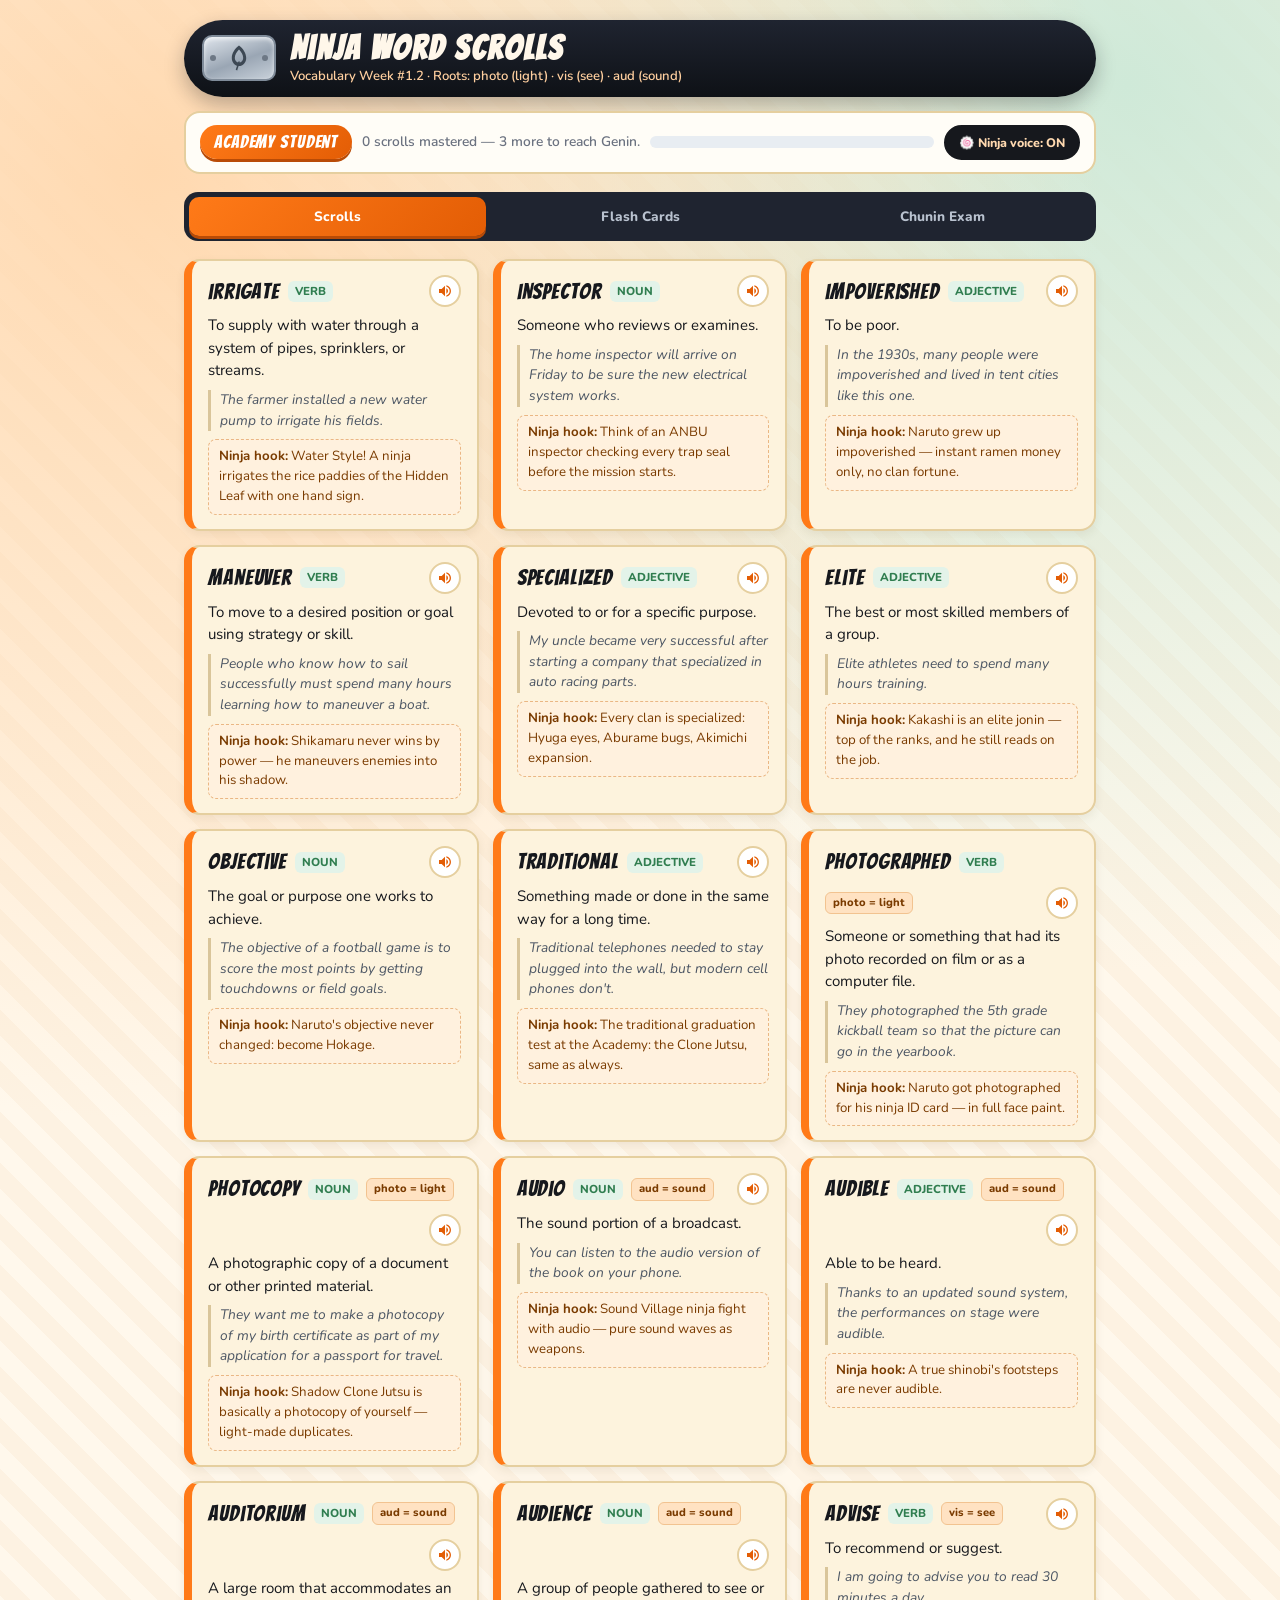
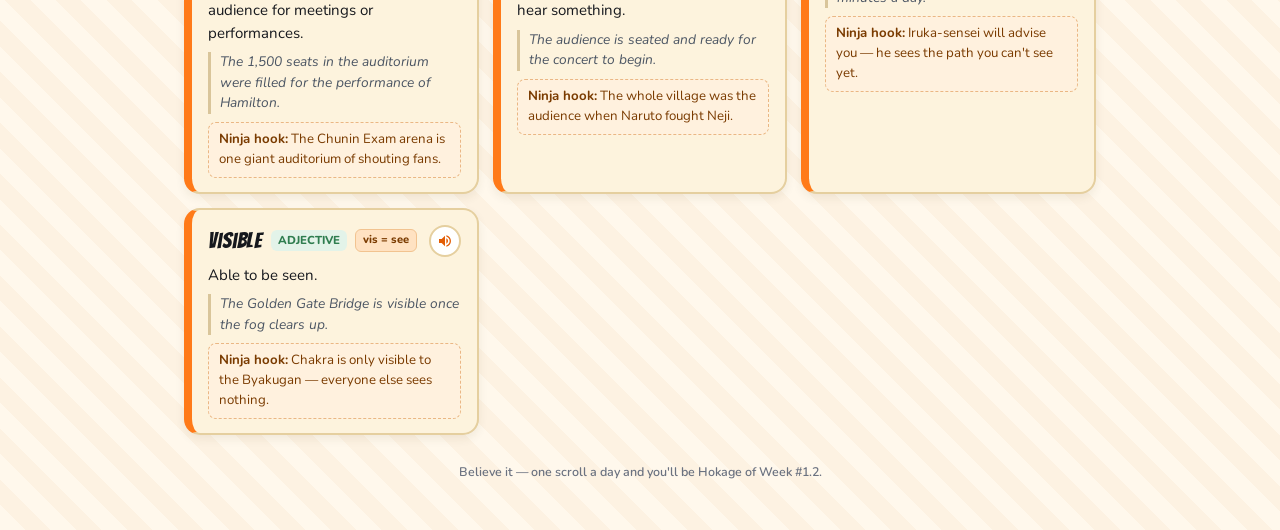
==== docs/vocabulary/naruto-week-1-2.html @ a8a41066 "feat: add naruto vocab week 1.2" ====
<!DOCTYPE html>
<html lang="en">
<head>
  <meta charset="UTF-8">
  <meta name="viewport" content="width=device-width, initial-scale=1.0">
  <title>Ninja Word Scrolls — Vocabulary Week #1.2</title>
  <link rel="preconnect" href="https://fonts.googleapis.com">
  <link rel="preconnect" href="https://fonts.gstatic.com" crossorigin>
  <link href="https://fonts.googleapis.com/css2?family=Bangers&family=Nunito:wght@400;600;800&display=swap" rel="stylesheet">
  <style>
    :root {
      --orange: #ff7a18;
      --orange-deep: #e35d05;
      --ink: #16181d;
      --night: #1f2430;
      --scroll: #fdf3dd;
      --scroll-edge: #e5cf9f;
      --leaf: #2f7d4f;
      --chakra: #2f9bd6;
      --sharingan: #d7263d;
      --muted: #6b7280;
      --radius: 16px;
    }

    * { box-sizing: border-box; margin: 0; padding: 0; }

    body {
      font-family: 'Nunito', -apple-system, BlinkMacSystemFont, "Segoe UI", sans-serif;
      color: var(--ink);
      line-height: 1.5;
      padding: 20px 14px 48px;
      max-width: 940px;
      margin: 0 auto;
      background:
        radial-gradient(circle at 12% 8%, #ffd9b0 0, transparent 42%),
        radial-gradient(circle at 88% 4%, #cfe9d8 0, transparent 38%),
        repeating-linear-gradient(45deg, #fff8ec 0 18px, #fdf2e2 18px 36px);
      min-height: 100vh;
    }

    /* ---------- Headband header ---------- */
    .headband {
      display: flex;
      align-items: center;
      gap: 14px;
      background: linear-gradient(180deg, var(--night), #0e1116);
      border-radius: 999px;
      padding: 10px 18px;
      box-shadow: 0 8px 20px rgba(15, 18, 25, 0.28);
    }

    .plate {
      flex: none;
      width: 74px;
      height: 46px;
      border-radius: 10px;
      background: linear-gradient(160deg, #dfe5ec, #9aa6b4 55%, #c8d1da);
      border: 2px solid #7f8b99;
      display: grid;
      place-items: center;
      position: relative;
      box-shadow: inset 0 2px 4px #ffffffaa;
    }

    .plate::before, .plate::after {
      content: "";
      position: absolute;
      width: 6px;
      height: 6px;
      border-radius: 50%;
      background: #6d7885;
      top: 50%;
      transform: translateY(-50%);
    }
    .plate::before { left: 6px; }
    .plate::after { right: 6px; }

    .plate svg { width: 30px; height: 30px; }

    .headband h1 {
      font-family: 'Bangers', cursive;
      letter-spacing: 0.06em;
      font-size: clamp(1.35rem, 4.6vw, 2.1rem);
      color: #fff7ea;
      line-height: 1.1;
    }

    .headband p {
      color: #ffcf9f;
      font-size: 0.82rem;
      font-weight: 600;
    }

    /* ---------- Rank banner ---------- */
    .rank-bar {
      display: flex;
      flex-wrap: wrap;
      align-items: center;
      gap: 10px;
      margin: 14px 0 18px;
      background: #fffdf7;
      border: 2px solid var(--scroll-edge);
      border-radius: var(--radius);
      padding: 12px 14px;
    }

    .rank-badge {
      font-family: 'Bangers', cursive;
      letter-spacing: 0.05em;
      font-size: 1.1rem;
      color: #fff;
      background: linear-gradient(135deg, var(--orange), var(--orange-deep));
      padding: 4px 14px;
      border-radius: 999px;
      box-shadow: 0 3px 0 #b94b06;
    }

    .rank-text { font-size: 0.86rem; color: var(--muted); font-weight: 600; }

    .voice-toggle {
      border: 2px solid var(--scroll-edge);
      background: #fffdf7;
      color: var(--muted);
      font-family: 'Nunito', sans-serif;
      font-weight: 800;
      font-size: 0.78rem;
      padding: 7px 13px;
      border-radius: 999px;
      cursor: pointer;
      flex: none;
    }

    .voice-toggle.active {
      background: var(--ink);
      color: #ffd9b0;
      border-color: var(--ink);
    }

    .chakra-track {
      flex: 1 1 180px;
      height: 12px;
      background: #e8edf2;
      border-radius: 999px;
      overflow: hidden;
      min-width: 140px;
    }

    .chakra-fill {
      height: 100%;
      width: 0%;
      border-radius: 999px;
      background: linear-gradient(90deg, var(--chakra), #7ee0ff);
      transition: width 0.4s ease;
    }

    /* ---------- Tabs ---------- */
    .nav-tabs {
      display: flex;
      gap: 6px;
      background: var(--night);
      padding: 5px;
      border-radius: 14px;
      margin-bottom: 18px;
    }

    .tab-btn {
      flex: 1;
      padding: 10px 8px;
      border: none;
      background: transparent;
      color: #b9c2cf;
      font-family: 'Nunito', sans-serif;
      font-weight: 800;
      font-size: 0.85rem;
      border-radius: 10px;
      cursor: pointer;
      transition: all 0.2s ease;
    }

    .tab-btn.active {
      background: linear-gradient(135deg, var(--orange), var(--orange-deep));
      color: #fff;
      box-shadow: 0 3px 0 #b94b06;
    }

    .tab-content { display: none; }
    .tab-content.active { display: block; animation: puff 0.25s ease; }

    @keyframes puff {
      from { opacity: 0; transform: translateY(6px) scale(0.99); }
      to { opacity: 1; transform: none; }
    }

    /* ---------- Word scrolls ---------- */
    .word-grid {
      display: grid;
      grid-template-columns: repeat(auto-fill, minmax(270px, 1fr));
      gap: 14px;
    }

    .word-card {
      background: var(--scroll);
      border: 2px solid var(--scroll-edge);
      border-left: 8px solid var(--orange);
      border-radius: var(--radius);
      padding: 14px 16px;
      box-shadow: 0 4px 10px rgba(80, 60, 20, 0.08);
    }

    .word-head {
      display: flex;
      align-items: center;
      gap: 8px;
      flex-wrap: wrap;
      margin-bottom: 6px;
    }

    .word-title {
      font-family: 'Bangers', cursive;
      letter-spacing: 0.04em;
      font-size: 1.4rem;
      color: var(--ink);
    }

    .pos {
      font-size: 0.72rem;
      font-weight: 800;
      color: var(--leaf);
      background: #e3f3e9;
      border-radius: 6px;
      padding: 2px 7px;
      text-transform: uppercase;
    }

    .root-tag {
      font-size: 0.7rem;
      font-weight: 800;
      color: #7a3b00;
      background: #ffe2c2;
      border: 1px solid #f2c390;
      border-radius: 6px;
      padding: 2px 7px;
    }

    .speaker-btn {
      background: #fff;
      border: 2px solid var(--scroll-edge);
      color: var(--orange-deep);
      width: 32px;
      height: 32px;
      border-radius: 50%;
      display: inline-grid;
      place-items: center;
      cursor: pointer;
      margin-left: auto;
      flex: none;
    }

    .speaker-btn:hover { background: #fff1e0; border-color: var(--orange); }
    .speaker-btn svg { width: 16px; height: 16px; fill: currentColor; }

    .word-def { font-size: 0.94rem; margin-bottom: 8px; }

    .sentence {
      font-size: 0.86rem;
      font-style: italic;
      color: #4b5563;
      border-left: 3px solid #d9c59a;
      padding-left: 9px;
      margin-bottom: 8px;
    }

    .hook {
      font-size: 0.83rem;
      color: #7a3b00;
      background: #fff1de;
      border: 1px dashed #eab784;
      border-radius: 8px;
      padding: 7px 10px;
    }

    /* ---------- Flashcards ---------- */
    .deck {
      display: flex;
      flex-direction: column;
      align-items: center;
      gap: 14px;
    }

    .flashcard {
      width: 100%;
      max-width: 470px;
      height: 320px;
      perspective: 1200px;
      cursor: pointer;
    }

    .flashcard-inner {
      position: relative;
      width: 100%;
      height: 100%;
      transition: transform 0.6s cubic-bezier(0.4, 0, 0.2, 1);
      transform-style: preserve-3d;
    }

    .flashcard.flipped .flashcard-inner { transform: rotateY(180deg); }

    .face {
      position: absolute;
      inset: 0;
      backface-visibility: hidden;
      border-radius: 18px;
      border: 3px solid var(--scroll-edge);
      background: var(--scroll);
      padding: 22px 20px;
      display: flex;
      flex-direction: column;
      justify-content: center;
      align-items: center;
      text-align: center;
      gap: 10px;
      box-shadow: 0 12px 24px rgba(60, 45, 15, 0.16);
      overflow: hidden;
    }

    .face::before {
      content: "";
      position: absolute;
      top: 0; left: 0; right: 0;
      height: 12px;
      background: repeating-linear-gradient(90deg, var(--orange) 0 14px, #ffb173 14px 28px);
    }

    .face-back {
      transform: rotateY(180deg);
      background: linear-gradient(180deg, #fffaf0, #ffeed8);
      justify-content: flex-start;
      padding-top: 30px;
    }

    .card-word {
      font-family: 'Bangers', cursive;
      letter-spacing: 0.04em;
      font-size: clamp(2rem, 8vw, 2.9rem);
      line-height: 1.05;
    }

    .card-tags { display: flex; gap: 7px; flex-wrap: wrap; justify-content: center; }

    .card-hint { font-size: 0.78rem; color: var(--muted); font-weight: 700; margin-top: 6px; }

    .card-def { font-size: 1.02rem; font-weight: 700; }

    .face-back .sentence { text-align: left; }
    .face-back .hook { text-align: left; }

    .deck-controls {
      display: flex;
      align-items: center;
      gap: 10px;
      flex-wrap: wrap;
      justify-content: center;
    }

    .btn {
      padding: 10px 18px;
      border: none;
      background: linear-gradient(135deg, var(--orange), var(--orange-deep));
      color: #fff;
      font-family: 'Nunito', sans-serif;
      font-weight: 800;
      font-size: 0.88rem;
      border-radius: 12px;
      cursor: pointer;
      box-shadow: 0 3px 0 #b94b06;
    }

    .btn:active { transform: translateY(2px); box-shadow: 0 1px 0 #b94b06; }

    .btn-dark {
      background: var(--night);
      box-shadow: 0 3px 0 #05070a;
      color: #ffd9b0;
    }
    .btn-dark:active { box-shadow: 0 1px 0 #05070a; }

    .btn-leaf {
      background: linear-gradient(135deg, #3f9c66, var(--leaf));
      box-shadow: 0 3px 0 #1f5b38;
    }
    .btn-leaf:active { box-shadow: 0 1px 0 #1f5b38; }

    .progress-pill {
      font-weight: 800;
      font-size: 0.86rem;
      background: #fffdf7;
      border: 2px solid var(--scroll-edge);
      border-radius: 999px;
      padding: 7px 14px;
    }

    .mastered-note { font-size: 0.8rem; color: var(--muted); font-weight: 700; }

    /* ---------- Quiz ---------- */
    .quiz-card {
      background: #fffdf7;
      border: 3px solid var(--scroll-edge);
      border-radius: 18px;
      padding: 20px;
      max-width: 620px;
      margin: 0 auto;
      box-shadow: 0 8px 18px rgba(60, 45, 15, 0.1);
    }

    .quiz-meta {
      display: flex;
      justify-content: space-between;
      font-size: 0.78rem;
      font-weight: 800;
      color: var(--muted);
      margin-bottom: 10px;
      text-transform: uppercase;
      letter-spacing: 0.05em;
    }

    .quiz-question {
      font-size: 1.03rem;
      font-weight: 700;
      margin-bottom: 16px;
      display: flex;
      align-items: flex-start;
      gap: 8px;
      flex-wrap: wrap;
    }

    .quiz-options { display: flex; flex-direction: column; gap: 9px; margin-bottom: 16px; }

    .option-btn {
      padding: 12px 15px;
      border: 2px solid var(--scroll-edge);
      background: #fff;
      border-radius: 11px;
      text-align: left;
      font-family: 'Nunito', sans-serif;
      font-size: 0.95rem;
      font-weight: 700;
      cursor: pointer;
      transition: all 0.15s ease;
    }

    .option-btn:hover:not(:disabled) { border-color: var(--orange); background: #fff5eb; }
    .option-btn:disabled { cursor: default; }

    .option-btn.correct {
      background: #dff5e6;
      border-color: var(--leaf);
      color: #14532d;
    }

    .option-btn.wrong {
      background: #ffe1e4;
      border-color: var(--sharingan);
      color: #7f1020;
    }

    .quiz-feedback {
      font-size: 0.88rem;
      font-weight: 700;
      min-height: 22px;
      margin-bottom: 12px;
    }

    .quiz-footer { display: flex; justify-content: space-between; align-items: center; gap: 10px; flex-wrap: wrap; }

    .streak { font-weight: 800; font-size: 0.86rem; color: var(--orange-deep); }

    footer {
      text-align: center;
      margin-top: 28px;
      font-size: 0.78rem;
      color: var(--muted);
      font-weight: 600;
    }

    @media (max-width: 520px) {
      .headband { border-radius: 20px; }
      .plate { width: 60px; height: 40px; }
      .flashcard { height: 340px; }
    }
  </style>
</head>
<body>

  <header class="headband">
    <div class="plate" aria-hidden="true">
      <svg viewBox="0 0 100 100">
        <path fill="#3d4854" d="M50 8c14 10 24 26 24 42 0 15-11 27-24 27S26 65 26 50C26 34 36 18 50 8zm0 14c-8 8-14 19-14 28 0 9 6 15 14 15s14-6 14-15c0-9-6-20-14-28z"/>
        <path fill="#3d4854" d="M48 62h5l-9 30-5-3z"/>
      </svg>
    </div>
    <div>
      <h1>Ninja Word Scrolls</h1>
      <p>Vocabulary Week #1.2 &middot; Roots: photo (light) &middot; vis (see) &middot; aud (sound)</p>
    </div>
  </header>

  <div class="rank-bar">
    <span class="rank-badge" id="rankBadge">Academy Student</span>
    <span class="rank-text" id="rankText">Master scrolls to rank up toward Hokage.</span>
    <div class="chakra-track" title="Chakra to next rank"><div class="chakra-fill" id="chakraFill"></div></div>
    <button class="voice-toggle" id="voiceToggle" type="button">🍥 Ninja voice: ON</button>
  </div>

  <nav class="nav-tabs">
    <button class="tab-btn active" data-tab="scrolls">Scrolls</button>
    <button class="tab-btn" data-tab="deck">Flash Cards</button>
    <button class="tab-btn" data-tab="exam">Chunin Exam</button>
  </nav>

  <!-- TAB 1: WORD SCROLLS -->
  <section id="tab-scrolls" class="tab-content active">
    <div class="word-grid" id="wordGrid"></div>
  </section>

  <!-- TAB 2: FLASH CARDS -->
  <section id="tab-deck" class="tab-content">
    <div class="deck">
      <div class="flashcard" id="flashcard" tabindex="0" role="button" aria-label="Flash card, click or press space to flip">
        <div class="flashcard-inner">
          <div class="face face-front">
            <div class="card-tags" id="cardTags"></div>
            <div class="card-word" id="cardWord">shadow</div>
            <button class="speaker-btn" id="cardSpeaker" style="margin: 0;" title="Hear the word">
              <svg viewBox="0 0 24 24"><path d="M3 9v6h4l5 5V4L7 9H3zm13.5 3c0-1.77-1.02-3.29-2.5-4.03v8.05c1.48-.73 2.5-2.25 2.5-4.02zM14 3.23v2.06c2.89.86 5 3.54 5 6.71s-2.11 5.85-5 6.71v2.06c4.01-.91 7-4.49 7-8.77s-2.99-7.86-7-8.77z"/></svg>
            </button>
            <p class="card-hint">Tap the scroll to reveal the jutsu &middot; ← → to travel</p>
          </div>
          <div class="face face-back">
            <p class="card-def" id="cardDef">Definition</p>
            <p class="sentence" id="cardSentence">Sentence</p>
            <p class="hook" id="cardHook">Memory jutsu</p>
          </div>
        </div>
      </div>

      <div class="deck-controls">
        <button class="btn btn-dark" id="prevBtn">◀ Back</button>
        <span class="progress-pill" id="cardProgress">1 / 16</span>
        <button class="btn" id="nextBtn">Next ▶</button>
      </div>
      <div class="deck-controls">
        <button class="btn btn-leaf" id="masterBtn">✔ Mark Mastered</button>
        <button class="btn btn-dark" id="shuffleBtn">🌀 Shuffle Deck</button>
        <span class="mastered-note" id="masteredNote">0 of 16 mastered</span>
      </div>
    </div>
  </section>

  <!-- TAB 3: QUIZ -->
  <section id="tab-exam" class="tab-content">
    <div class="quiz-card">
      <div class="quiz-meta">
        <span>Chunin Exam &middot; Written Round</span>
        <span id="quizScore">Score 0 / 0</span>
      </div>
      <div class="quiz-question" id="quizQuestion"></div>
      <div class="quiz-options" id="quizOptions"></div>
      <p class="quiz-feedback" id="quizFeedback"></p>
      <div class="quiz-footer">
        <button class="btn" id="nextQuizBtn">Next Question</button>
        <span class="streak" id="quizStreak">Streak: 0 🔥</span>
      </div>
    </div>
    <audio id="correctSfx" src="audio/correct.mp3" preload="auto"></audio>
    <audio id="wrongSfx" src="audio/wrong.mp3" preload="auto"></audio>
  </section>

  <footer>Believe it — one scroll a day and you'll be Hokage of Week #1.2.</footer>

  <script>
    const WORDS = [
      {
        word: "irrigate", pos: "verb", root: null,
        def: "To supply with water through a system of pipes, sprinklers, or streams.",
        sentence: "The farmer installed a new water pump to irrigate his fields.",
        hook: "Water Style! A ninja irrigates the rice paddies of the Hidden Leaf with one hand sign."
      },
      {
        word: "inspector", pos: "noun", root: null,
        def: "Someone who reviews or examines.",
        sentence: "The home inspector will arrive on Friday to be sure the new electrical system works.",
        hook: "Think of an ANBU inspector checking every trap seal before the mission starts."
      },
      {
        word: "impoverished", pos: "adjective", root: null,
        def: "To be poor.",
        sentence: "In the 1930s, many people were impoverished and lived in tent cities like this one.",
        hook: "Naruto grew up impoverished — instant ramen money only, no clan fortune."
      },
      {
        word: "maneuver", pos: "verb", root: null,
        def: "To move to a desired position or goal using strategy or skill.",
        sentence: "People who know how to sail successfully must spend many hours learning how to maneuver a boat.",
        hook: "Shikamaru never wins by power — he maneuvers enemies into his shadow."
      },
      {
        word: "specialized", pos: "adjective", root: null,
        def: "Devoted to or for a specific purpose.",
        sentence: "My uncle became very successful after starting a company that specialized in auto racing parts.",
        hook: "Every clan is specialized: Hyuga eyes, Aburame bugs, Akimichi expansion."
      },
      {
        word: "elite", pos: "adjective", root: null,
        def: "The best or most skilled members of a group.",
        sentence: "Elite athletes need to spend many hours training.",
        hook: "Kakashi is an elite jonin — top of the ranks, and he still reads on the job."
      },
      {
        word: "objective", pos: "noun", root: null,
        def: "The goal or purpose one works to achieve.",
        sentence: "The objective of a football game is to score the most points by getting touchdowns or field goals.",
        hook: "Naruto's objective never changed: become Hokage."
      },
      {
        word: "traditional", pos: "adjective", root: null,
        def: "Something made or done in the same way for a long time.",
        sentence: "Traditional telephones needed to stay plugged into the wall, but modern cell phones don't.",
        hook: "The traditional graduation test at the Academy: the Clone Jutsu, same as always."
      },
      {
        word: "photographed", pos: "verb", root: "photo = light",
        def: "Someone or something that had its photo recorded on film or as a computer file.",
        sentence: "They photographed the 5th grade kickball team so that the picture can go in the yearbook.",
        hook: "Naruto got photographed for his ninja ID card — in full face paint."
      },
      {
        word: "photocopy", pos: "noun", root: "photo = light",
        def: "A photographic copy of a document or other printed material.",
        sentence: "They want me to make a photocopy of my birth certificate as part of my application for a passport for travel.",
        hook: "Shadow Clone Jutsu is basically a photocopy of yourself — light-made duplicates."
      },
      {
        word: "audio", pos: "noun", root: "aud = sound",
        def: "The sound portion of a broadcast.",
        sentence: "You can listen to the audio version of the book on your phone.",
        hook: "Sound Village ninja fight with audio — pure sound waves as weapons."
      },
      {
        word: "audible", pos: "adjective", root: "aud = sound",
        def: "Able to be heard.",
        sentence: "Thanks to an updated sound system, the performances on stage were audible.",
        hook: "A true shinobi's footsteps are never audible."
      },
      {
        word: "auditorium", pos: "noun", root: "aud = sound",
        def: "A large room that accommodates an audience for meetings or performances.",
        sentence: "The 1,500 seats in the auditorium were filled for the performance of Hamilton.",
        hook: "The Chunin Exam arena is one giant auditorium of shouting fans."
      },
      {
        word: "audience", pos: "noun", root: "aud = sound",
        def: "A group of people gathered to see or hear something.",
        sentence: "The audience is seated and ready for the concert to begin.",
        hook: "The whole village was the audience when Naruto fought Neji."
      },
      {
        word: "advise", pos: "verb", root: "vis = see",
        def: "To recommend or suggest.",
        sentence: "I am going to advise you to read 30 minutes a day.",
        hook: "Iruka-sensei will advise you — he sees the path you can't see yet."
      },
      {
        word: "visible", pos: "adjective", root: "vis = see",
        def: "Able to be seen.",
        sentence: "The Golden Gate Bridge is visible once the fog clears up.",
        hook: "Chakra is only visible to the Byakugan — everyone else sees nothing."
      }
    ];

    const RANKS = [
      { name: "Academy Student", at: 0 },
      { name: "Genin", at: 3 },
      { name: "Chunin", at: 6 },
      { name: "Jonin", at: 10 },
      { name: "ANBU Black Ops", at: 13 },
      { name: "Hokage", at: 16 }
    ];

    const STORAGE_KEY = "naruto-week-1-2-mastered";
    const mastered = new Set(loadMastered());

    function loadMastered() {
      try {
        return JSON.parse(localStorage.getItem(STORAGE_KEY)) || [];
      } catch (err) {
        return [];
      }
    }

    function saveMastered() {
      try {
        localStorage.setItem(STORAGE_KEY, JSON.stringify([...mastered]));
      } catch (err) {
        /* storage blocked — progress simply won't persist */
      }
    }

    /* ---------- Ninja voice ---------- */
    const VOICE_KEY = "naruto-week-1-2-ninja-voice";
    // Gravelly macOS / Chrome voices. Fred is the raspiest built-in English option.
    const NINJA_VOICE_NAMES = ["Fred", "Ralph", "Albert", "Bruce", "Daniel", "Google UK English Male", "Alex"];
    let ninjaVoice = localStorage.getItem(VOICE_KEY) !== "off";
    let pickedVoice = null;

    function chooseVoice() {
      if (!("speechSynthesis" in window)) return;
      const voices = window.speechSynthesis.getVoices().filter(v => v.lang.startsWith("en"));
      if (!voices.length) return;
      pickedVoice =
        NINJA_VOICE_NAMES.map(name => voices.find(v => v.name === name)).find(Boolean) ||
        voices.find(v => /fred|ralph|albert|male/i.test(v.name)) ||
        voices[0];
    }

    if ("speechSynthesis" in window) {
      chooseVoice();
      window.speechSynthesis.addEventListener("voiceschanged", chooseVoice);
    }

    function speak(text, event) {
      if (event) event.stopPropagation();
      if (!("speechSynthesis" in window)) return;
      window.speechSynthesis.cancel();
      const utterance = new SpeechSynthesisUtterance(text);
      utterance.lang = "en-US";
      if (ninjaVoice) {
        if (pickedVoice) utterance.voice = pickedVoice;
        utterance.pitch = 1.9; // high + Fred's gravel
        utterance.rate = 1.08;
      } else {
        utterance.pitch = 1;
        utterance.rate = 0.85; // slower and clearer for careful study
      }
      window.speechSynthesis.speak(utterance);
    }

    function renderVoiceToggle() {
      const btn = document.getElementById("voiceToggle");
      btn.textContent = ninjaVoice ? "🍥 Ninja voice: ON" : "🧘 Sensei voice: clear";
      btn.classList.toggle("active", ninjaVoice);
      btn.title = ninjaVoice
        ? "Raspy ninja voice. Tap for a slower, clearer voice."
        : "Slow, clear pronunciation. Tap for the ninja voice.";
    }

    document.getElementById("voiceToggle").addEventListener("click", () => {
      ninjaVoice = !ninjaVoice;
      try {
        localStorage.setItem(VOICE_KEY, ninjaVoice ? "on" : "off");
      } catch (err) {
        /* storage blocked — the setting just won't persist */
      }
      renderVoiceToggle();
      speak(ninjaVoice ? "Believe it!" : "Listen closely.");
    });

    const SPEAKER_SVG = '<svg viewBox="0 0 24 24"><path d="M3 9v6h4l5 5V4L7 9H3zm13.5 3c0-1.77-1.02-3.29-2.5-4.03v8.05c1.48-.73 2.5-2.25 2.5-4.02zM14 3.23v2.06c2.89.86 5 3.54 5 6.71s-2.11 5.85-5 6.71v2.06c4.01-.91 7-4.49 7-8.77s-2.99-7.86-7-8.77z"/></svg>';

    /* ---------- Rank ---------- */
    function updateRank() {
      const count = mastered.size;
      let current = RANKS[0];
      let next = null;
      RANKS.forEach(rank => {
        if (count >= rank.at) current = rank;
      });
      next = RANKS.find(rank => rank.at > count) || null;

      document.getElementById("rankBadge").textContent = current.name;
      document.getElementById("rankText").textContent = next
        ? `${count} scrolls mastered — ${next.at - count} more to reach ${next.name}.`
        : "All 16 scrolls mastered. You are Hokage!";
      document.getElementById("chakraFill").style.width = `${(count / WORDS.length) * 100}%`;
      document.getElementById("masteredNote").textContent = `${count} of ${WORDS.length} mastered`;
    }

    /* ---------- Tab 1: scrolls ---------- */
    function renderWordGrid() {
      const grid = document.getElementById("wordGrid");
      grid.innerHTML = WORDS.map(item => `
        <article class="word-card">
          <div class="word-head">
            <span class="word-title">${item.word}</span>
            <span class="pos">${item.pos}</span>
            ${item.root ? `<span class="root-tag">${item.root}</span>` : ""}
            <button class="speaker-btn" data-speak="${item.word}" title="Hear the word">${SPEAKER_SVG}</button>
          </div>
          <p class="word-def">${item.def}</p>
          <p class="sentence">${item.sentence}</p>
          <p class="hook"><strong>Ninja hook:</strong> ${item.hook}</p>
        </article>
      `).join("");
    }

    document.getElementById("wordGrid").addEventListener("click", event => {
      const btn = event.target.closest("[data-speak]");
      if (btn) speak(btn.dataset.speak, event);
    });

    /* ---------- Tab 2: flash cards ---------- */
    let deck = [];
    let cardIdx = 0;
    const cardEl = document.getElementById("flashcard");

    function buildDeck(shuffle) {
      deck = WORDS.slice();
      if (shuffle) deck.sort(() => Math.random() - 0.5);
      cardIdx = 0;
      renderCard();
    }

    function renderCard() {
      cardEl.classList.remove("flipped");
      const item = deck[cardIdx];
      if (!item) return;

      const tags = [`<span class="pos">${item.pos}</span>`];
      if (item.root) tags.push(`<span class="root-tag">${item.root}</span>`);
      if (mastered.has(item.word)) tags.push('<span class="pos" style="color:#7a3b00;background:#ffe2c2;">mastered</span>');

      document.getElementById("cardTags").innerHTML = tags.join("");
      document.getElementById("cardWord").textContent = item.word;
      document.getElementById("cardDef").textContent = item.def;
      document.getElementById("cardSentence").textContent = item.sentence;
      document.getElementById("cardHook").innerHTML = `<strong>Ninja hook:</strong> ${item.hook}`;
      document.getElementById("cardProgress").textContent = `${cardIdx + 1} / ${deck.length}`;
      document.getElementById("masterBtn").textContent = mastered.has(item.word) ? "↺ Unmark" : "✔ Mark Mastered";
    }

    function moveCard(step) {
      cardIdx = (cardIdx + step + deck.length) % deck.length;
      renderCard();
    }

    cardEl.addEventListener("click", event => {
      if (event.target.closest(".speaker-btn")) return;
      cardEl.classList.toggle("flipped");
    });

    cardEl.addEventListener("keydown", event => {
      if (event.key === " " || event.key === "Enter") {
        event.preventDefault();
        cardEl.classList.toggle("flipped");
      }
    });

    document.getElementById("cardSpeaker").addEventListener("click", event => speak(deck[cardIdx].word, event));
    document.getElementById("prevBtn").addEventListener("click", () => moveCard(-1));
    document.getElementById("nextBtn").addEventListener("click", () => moveCard(1));
    document.getElementById("shuffleBtn").addEventListener("click", () => buildDeck(true));

    document.getElementById("masterBtn").addEventListener("click", () => {
      const item = deck[cardIdx];
      if (mastered.has(item.word)) {
        mastered.delete(item.word);
      } else {
        mastered.add(item.word);
      }
      saveMastered();
      updateRank();
      renderCard();
      renderWordGrid();
    });

    document.addEventListener("keydown", event => {
      if (!document.getElementById("tab-deck").classList.contains("active")) return;
      if (event.key === "ArrowRight") moveCard(1);
      if (event.key === "ArrowLeft") moveCard(-1);
    });

    /* ---------- Tab 3: quiz ---------- */
    let score = 0;
    let asked = 0;
    let streak = 0;
    let answer = null;

    function pickOptions(target) {
      const options = [target.word];
      while (options.length < 4) {
        const candidate = WORDS[Math.floor(Math.random() * WORDS.length)].word;
        if (!options.includes(candidate)) options.push(candidate);
      }
      return options.sort(() => Math.random() - 0.5);
    }

    function newQuestion() {
      const target = WORDS[Math.floor(Math.random() * WORDS.length)];
      answer = target.word;

      const styles = ["def", "sentence"];
      if (target.root) styles.push("root");
      const style = styles[Math.floor(Math.random() * styles.length)];

      let prompt;
      if (style === "def") {
        prompt = `Which word means: <em>"${target.def}"</em>`;
      } else if (style === "root") {
        prompt = `Which word comes from the root <strong>${target.root}</strong> and means <em>"${target.def}"</em>?`;
      } else {
        const blanked = target.sentence.replace(new RegExp(target.word, "gi"), "______");
        prompt = `Fill in the blank: <em>"${blanked}"</em>`;
      }

      document.getElementById("quizQuestion").innerHTML = prompt;
      document.getElementById("quizFeedback").textContent = "";

      const optionsEl = document.getElementById("quizOptions");
      optionsEl.innerHTML = "";
      pickOptions(target).forEach(option => {
        const btn = document.createElement("button");
        btn.className = "option-btn";
        btn.textContent = option;
        btn.addEventListener("click", () => checkAnswer(btn, option));
        optionsEl.appendChild(btn);
      });
    }

    function checkAnswer(btn, choice) {
      const buttons = document.querySelectorAll(".option-btn");
      buttons.forEach(b => { b.disabled = true; });
      asked++;

      const feedback = document.getElementById("quizFeedback");
      if (choice === answer) {
        btn.classList.add("correct");
        score++;
        streak++;
        feedback.textContent = streak >= 3 ? `Rasengan! ${streak} in a row. 🌀` : "Nice hit, shinobi!";
        feedback.style.color = "#14532d";
        const sfx = document.getElementById("correctSfx");
        sfx.currentTime = 0;
        sfx.play().catch(() => {});
      } else {
        btn.classList.add("wrong");
        streak = 0;
        buttons.forEach(b => { if (b.textContent === answer) b.classList.add("correct"); });
        feedback.textContent = `Substitution jutsu! The answer was "${answer}".`;
        feedback.style.color = "#7f1020";
        const sfx = document.getElementById("wrongSfx");
        sfx.currentTime = 0;
        sfx.play().catch(() => {});
      }
      document.getElementById("quizScore").textContent = `Score ${score} / ${asked}`;
      document.getElementById("quizStreak").textContent = `Streak: ${streak} 🔥`;
    }

    document.getElementById("nextQuizBtn").addEventListener("click", newQuestion);

    /* ---------- Tabs ---------- */
    document.querySelectorAll(".tab-btn").forEach(btn => {
      btn.addEventListener("click", () => {
        document.querySelectorAll(".tab-btn").forEach(b => b.classList.remove("active"));
        document.querySelectorAll(".tab-content").forEach(c => c.classList.remove("active"));
        btn.classList.add("active");
        document.getElementById(`tab-${btn.dataset.tab}`).classList.add("active");
        if (btn.dataset.tab === "exam" && asked === 0) newQuestion();
      });
    });

    /* ---------- Boot ---------- */
    renderVoiceToggle();
    renderWordGrid();
    buildDeck(false);
    updateRank();
  </script>
</body>
</html>
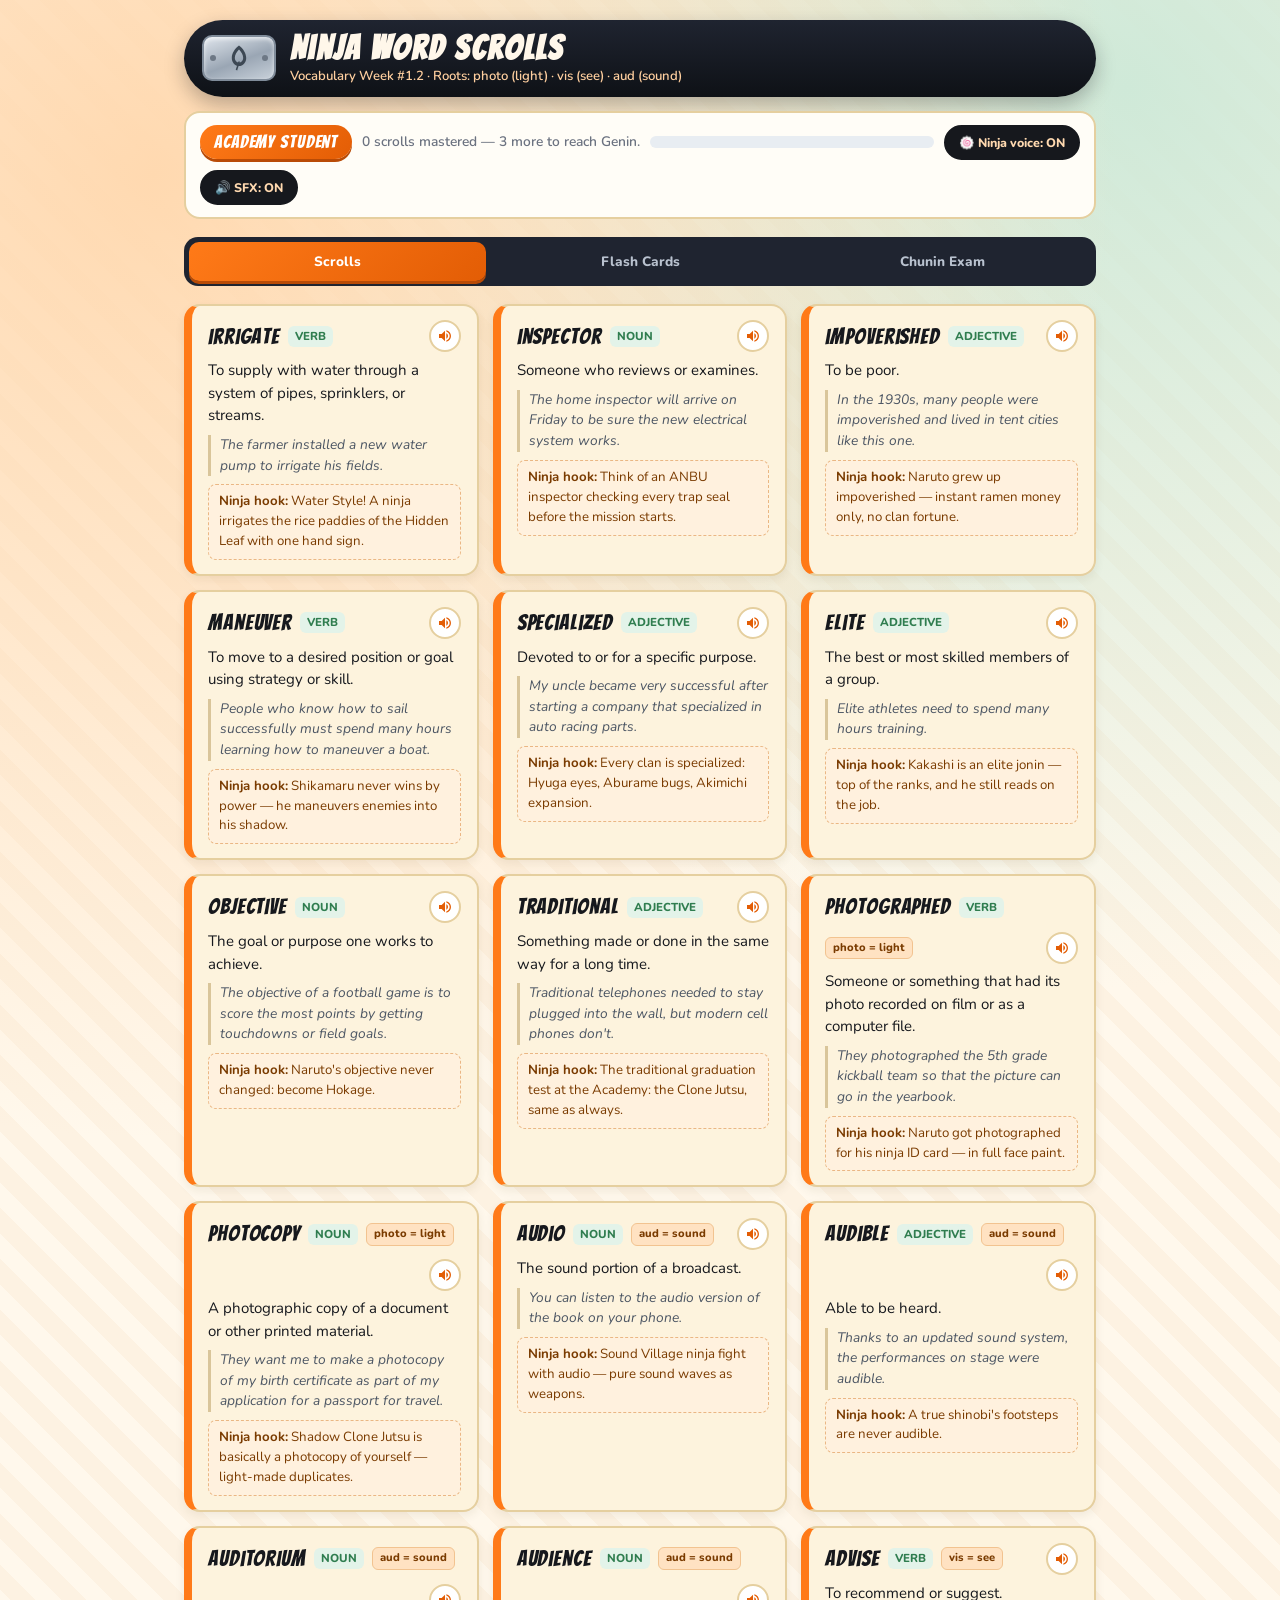
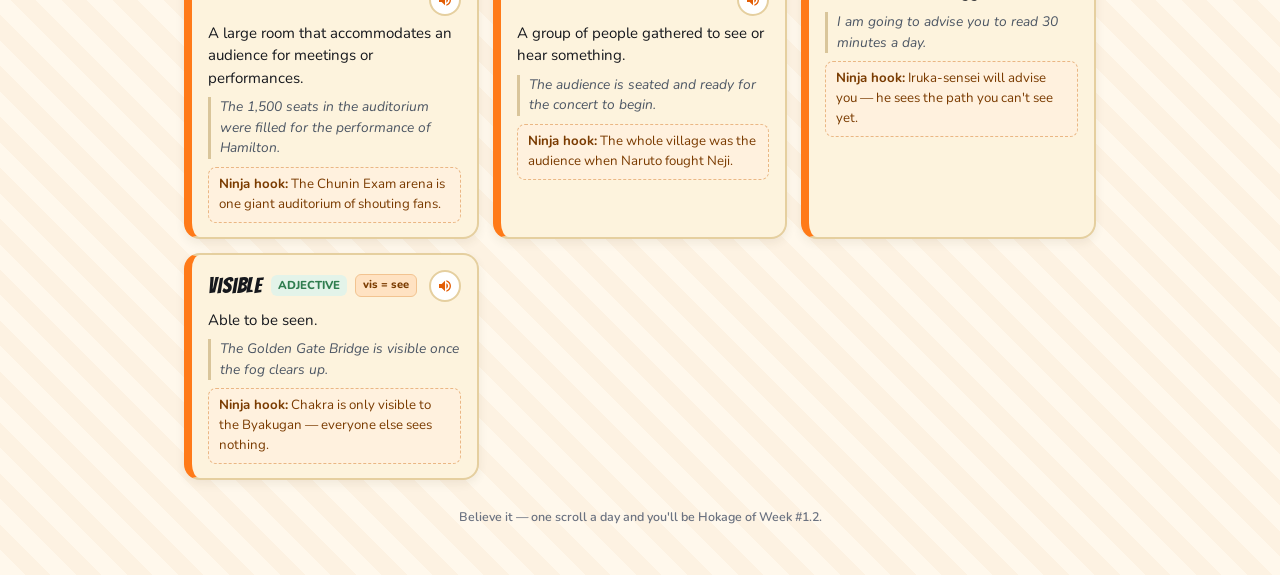
==== commit a67d7daf: "feat: add more questions for ssat week 2" ====
--- a/docs/vocabulary/naruto-week-1-2.html
+++ b/docs/vocabulary/naruto-week-1-2.html
@@ -509,6 +509,7 @@
     <span class="rank-text" id="rankText">Master scrolls to rank up toward Hokage.</span>
     <div class="chakra-track" title="Chakra to next rank"><div class="chakra-fill" id="chakraFill"></div></div>
     <button class="voice-toggle" id="voiceToggle" type="button">🍥 Ninja voice: ON</button>
+    <button class="voice-toggle active" id="sfxToggle" type="button">🔊 SFX: ON</button>
   </div>
 
   <nav class="nav-tabs">
@@ -764,6 +765,34 @@
       speak(ninjaVoice ? "Believe it!" : "Listen closely.");
     });
 
+    const SFX_KEY = "naruto-week-1-2-sfx";
+    let sfxOn = localStorage.getItem(SFX_KEY) !== "off";
+
+    function playSfx(which) {
+      if (!sfxOn) return;
+      const el = document.getElementById(which);
+      if (!el) return;
+      el.currentTime = 0;
+      el.play().catch(() => {});
+    }
+
+    function renderSfxToggle() {
+      const btn = document.getElementById("sfxToggle");
+      btn.textContent = sfxOn ? "🔊 SFX: ON" : "🔇 SFX: OFF";
+      btn.classList.toggle("active", sfxOn);
+      btn.title = sfxOn ? "Quiz sound effects on. Tap to mute." : "Quiz sound effects off. Tap to unmute.";
+    }
+
+    document.getElementById("sfxToggle").addEventListener("click", () => {
+      sfxOn = !sfxOn;
+      try {
+        localStorage.setItem(SFX_KEY, sfxOn ? "on" : "off");
+      } catch (err) {
+        /* storage blocked */
+      }
+      renderSfxToggle();
+    });
+
     const SPEAKER_SVG = '<svg viewBox="0 0 24 24"><path d="M3 9v6h4l5 5V4L7 9H3zm13.5 3c0-1.77-1.02-3.29-2.5-4.03v8.05c1.48-.73 2.5-2.25 2.5-4.02zM14 3.23v2.06c2.89.86 5 3.54 5 6.71s-2.11 5.85-5 6.71v2.06c4.01-.91 7-4.49 7-8.77s-2.99-7.86-7-8.77z"/></svg>';
 
     /* ---------- Rank ---------- */
@@ -937,18 +966,14 @@
         streak++;
         feedback.textContent = streak >= 3 ? `Rasengan! ${streak} in a row. 🌀` : "Nice hit, shinobi!";
         feedback.style.color = "#14532d";
-        const sfx = document.getElementById("correctSfx");
-        sfx.currentTime = 0;
-        sfx.play().catch(() => {});
+        playSfx("correctSfx");
       } else {
         btn.classList.add("wrong");
         streak = 0;
         buttons.forEach(b => { if (b.textContent === answer) b.classList.add("correct"); });
         feedback.textContent = `Substitution jutsu! The answer was "${answer}".`;
         feedback.style.color = "#7f1020";
-        const sfx = document.getElementById("wrongSfx");
-        sfx.currentTime = 0;
-        sfx.play().catch(() => {});
+        playSfx("wrongSfx");
       }
       document.getElementById("quizScore").textContent = `Score ${score} / ${asked}`;
       document.getElementById("quizStreak").textContent = `Streak: ${streak} 🔥`;
@@ -969,6 +994,7 @@
 
     /* ---------- Boot ---------- */
     renderVoiceToggle();
+    renderSfxToggle();
     renderWordGrid();
     buildDeck(false);
     updateRank();
